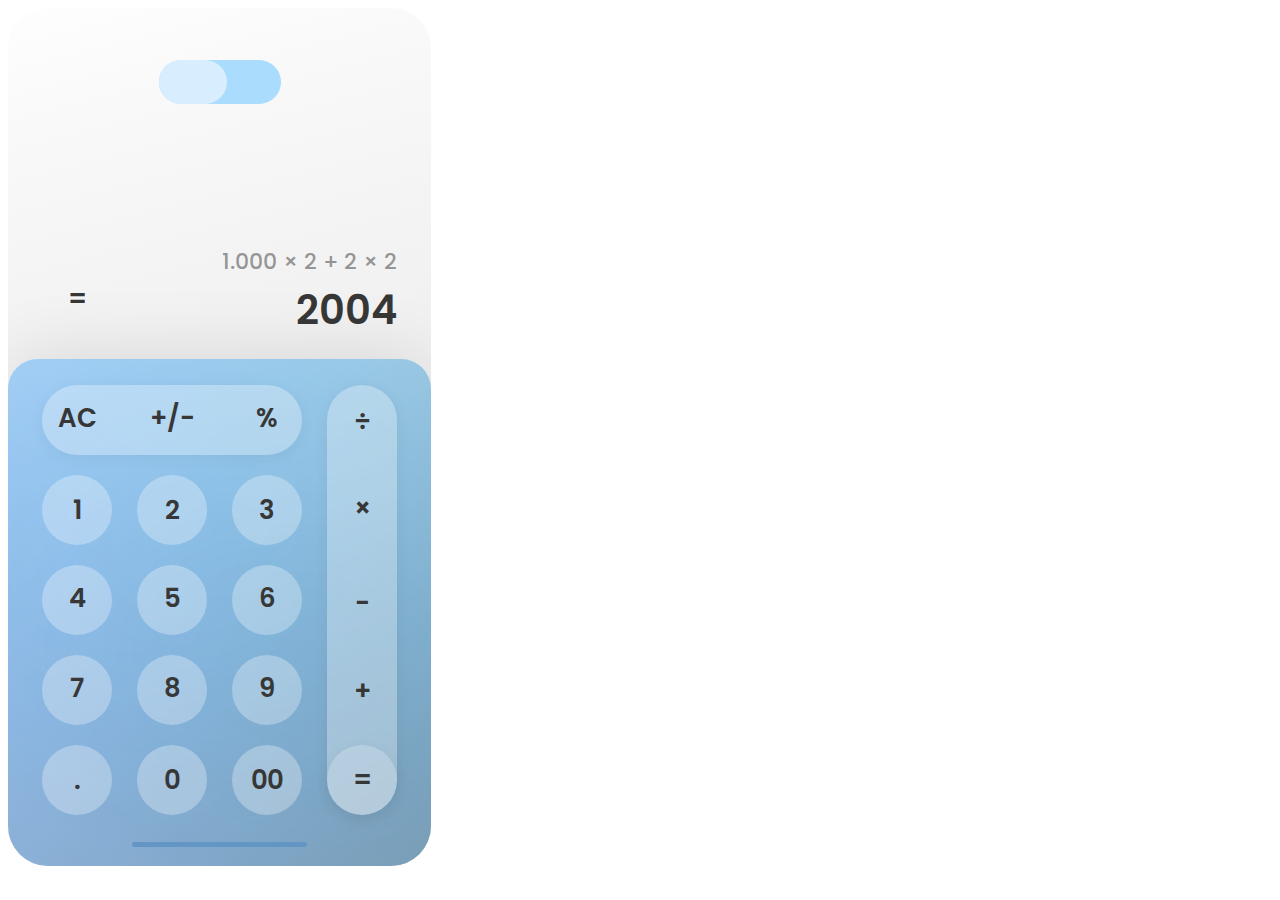
==== index.html @ bbb0e851 "v1" ====
<!DOCTYPE html>
<html lang="en">
<head>
    <meta charset="UTF-8">
    <meta name="viewport" content="width=device-width, initial-scale=1.0">
    <title>Document</title>
    <link rel="preconnect" href="https://fonts.googleapis.com">
    <link rel="preconnect" href="https://fonts.gstatic.com" crossorigin>
    <link href="https://fonts.googleapis.com/css2?family=Nunito:wght@200;300;400;500;600;700;800;900&family=Poppins:wght@100;200;300;400;500;600;700&display=swap" rel="stylesheet">
    <link rel="stylesheet" href="https://cdn.jsdelivr.net/npm/bootstrap-icons@1.10.2/font/bootstrap-icons.css" integrity="sha384-b6lVK+yci+bfDmaY1u0zE8YYJt0TZxLEAFyYSLHId4xoVvsrQu3INevFKo+Xir8e" crossorigin="anonymous">
    <link rel="stylesheet" href="index.js">
</head>
<body>
    <div style="width: 423px; height: 858px; position: relative; background: linear-gradient(166deg, #FEFEFE 0%, #F9F9F9 13%, #F3F3F3 33%, #E5E5E5 100%); border-radius: 40px; overflow: hidden">
        <div style="width: 30px; height: 30px; left: 359px; top: 59px; position: absolute">
          <div style="width: 24.43px; height: 25.20px; left: 2.78px; top: 2.40px; position: absolute; text-align: center; font-size:25px; cursor: pointer;"><i class="bi bi-arrow-clockwise"></i></div>
        </div>
        <div style="width: 70px; height: 70px; left: 34px; top: 272px; position: absolute; text-align: center; color: #373737; font-size: 26px; font-family: Poppins; font-weight: 600; word-wrap: break-word">=</div>
        <div style="width: 165px; height: 70px; left: 224px; top: 272px; position: absolute; text-align: right; color: #373737; font-size: 40px; font-family: Poppins; font-weight: 600; word-wrap: break-word">2004</div>
        <div style="width: 355px; height: 35px; left: 34px; top: 237px; position: absolute; text-align: right; color: rgba(55, 55, 55, 0.50); font-size: 22px; font-family: Poppins; font-weight: 500; word-wrap: break-word">1.000 × 2 + 2 × 2 </div>
        <div style="width: 423px; height: 507px; left: 0px; top: 351px; position: absolute">
          <div style="width: 423px; height: 507px; left: 0px; top: 0px; position: absolute; box-shadow: 0px -5px 70px rgba(0, 0, 0, 0.10); border-radius: 30px; overflow: hidden">
            <div style="width: 1277.09px; height: 862.29px; left: -628.35px; top: -58.02px; position: absolute; transform: rotate(-15deg); transform-origin: 0 0; background: linear-gradient(259deg, #9EE8FF 2%, #5ACEFF 28%, #79AFFF 65%, #2D5FDE 100%); box-shadow: 364px 364px 364px; filter: blur(364px)"></div>
            <div style="width: 423px; height: 537px; left: 0px; top: -23px; position: absolute; background: rgba(229.55, 245.84, 255, 0.20); box-shadow: 0px -5px 70px rgba(0, 0, 0, 0.10); border-radius: 30px"></div>
            <div style="width: 175px; height: 5px; left: 124px; top: 483px; position: absolute; background: #6396C5; border-radius: 25px"></div>
          </div>
          <div style="width: 70px; height: 430px; left: 319px; top: 26px; position: absolute; background: rgba(255, 255, 255, 0.30); box-shadow: 0px 3px 15px rgba(0, 0, 0, 0.05); border-radius: 40px"></div>
          <div style="width: 70px; height: 70px; left: 319px; top: 386px; position: absolute; background: rgba(255, 255, 255, 0.20); box-shadow: 0px 3px 15px rgba(0, 0, 0, 0.05); border-radius: 9999px"></div>
          <div style="width: 70px; height: 70px; left: 319px; top: 43px; position: absolute; text-align: center; color: #373737; font-size: 26px; font-family: Poppins; font-weight: 600; word-wrap: break-word; cursor: pointer;">÷</div>
          <div style="width: 260px; height: 70px; left: 34px; top: 26px; position: absolute; background: rgba(255, 255, 255, 0.30); box-shadow: 0px 3px 15px rgba(0, 0, 0, 0.05); border-radius: 40px"></div>
          <div style="width: 70px; height: 340px; left: 34px; top: 116px; position: absolute; box-shadow: 0px 0px 0px rgba(0, 0, 0, 0.05); flex-direction: column; justify-content: flex-start; align-items: flex-start; gap: 20px; display: inline-flex">
            <div style="width: 70px; height: 70px; background: rgba(255, 255, 255, 0.30); border-radius: 9999px"></div>
            <div style="width: 70px; height: 70px; background: rgba(255, 255, 255, 0.30); border-radius: 9999px"></div>
            <div style="width: 70px; height: 70px; background: rgba(255, 255, 255, 0.30); border-radius: 9999px"></div>
            <div style="width: 70px; height: 70px; background: rgba(255, 255, 255, 0.30); border-radius: 9999px"></div>
          </div>
          <div style="width: 70px; height: 340px; left: 129px; top: 116px; position: absolute; box-shadow: 0px 0px 0px rgba(0, 0, 0, 0.05); flex-direction: column; justify-content: flex-start; align-items: flex-start; gap: 20px; display: inline-flex">
            <div style="width: 70px; height: 70px; background: rgba(255, 255, 255, 0.30); border-radius: 9999px"></div>
            <div style="width: 70px; height: 70px; background: rgba(255, 255, 255, 0.30); border-radius: 9999px"></div>
            <div style="width: 70px; height: 70px; background: rgba(255, 255, 255, 0.30); border-radius: 9999px"></div>
            <div style="width: 70px; height: 70px; background: rgba(255, 255, 255, 0.30); border-radius: 9999px"></div>
          </div>
          <div style="width: 70px; height: 340px; left: 224px; top: 116px; position: absolute; box-shadow: 0px 0px 0px rgba(0, 0, 0, 0.05); flex-direction: column; justify-content: flex-start; align-items: flex-start; gap: 20px; display: inline-flex">
            <div style="width: 70px; height: 70px; background: rgba(255, 255, 255, 0.30); border-radius: 9999px"></div>
            <div style="width: 70px; height: 70px; background: rgba(255, 255, 255, 0.30); border-radius: 9999px"></div>
            <div style="width: 70px; height: 70px; background: rgba(255, 255, 255, 0.30); border-radius: 9999px"></div>
            <div style="width: 70px; height: 70px; background: rgba(255, 255, 255, 0.30); border-radius: 9999px"></div>
          </div>
          <div style="width: 70px; height: 70px; left: 34px; top: 402px; position: absolute; text-align: center; color: #373737; font-size: 26px; font-family: Poppins; font-weight: 600; word-wrap: break-word; cursor: pointer;">.</div>
          <div style="width: 70px; height: 70px; left: 129px; top: 402px; position: absolute; text-align: center; color: #373737; font-size: 26px; font-family: Poppins; font-weight: 600; word-wrap: break-word; cursor: pointer;">0</div>
          <div style="width: 70px; height: 70px; left: 224px; top: 402px; position: absolute; text-align: center; color: #373737; font-size: 26px; font-family: Poppins; font-weight: 600; word-wrap: break-word; cursor: pointer;">00</div>
          <div style="width: 70px; height: 70px; left: 319px; top: 402px; position: absolute; text-align: center; color: #373737; font-size: 26px; font-family: Poppins; font-weight: 600; word-wrap: break-word; cursor: pointer;">=</div>
          <div style="width: 70px; height: 70px; left: 319px; top: 313px; position: absolute; text-align: center; color: #373737; font-size: 26px; font-family: Poppins; font-weight: 600; word-wrap: break-word; cursor: pointer;">+</div>
          <div style="width: 70px; height: 70px; left: 319px; top: 225px; position: absolute; text-align: center; color: #373737; font-size: 26px; font-family: Poppins; font-weight: 600; word-wrap: break-word; cursor: pointer;">-</div>
          <div style="width: 70px; height: 70px; left: 319px; top: 130px; position: absolute; text-align: center; color: #373737; font-size: 26px; font-family: Poppins; font-weight: 600; word-wrap: break-word; cursor: pointer;">×</div>
          <div style="width: 70px; height: 70px; left: 34px; top: 310px; position: absolute; text-align: center; color: #373737; font-size: 26px; font-family: Poppins; font-weight: 600; word-wrap: break-word; cursor: pointer;">7</div>
          <div style="width: 70px; height: 70px; left: 129px; top: 310px; position: absolute; text-align: center; color: #373737; font-size: 26px; font-family: Poppins; font-weight: 600; word-wrap: break-word; cursor: pointer;">8</div>
          <div style="width: 70px; height: 70px; left: 224px; top: 310px; position: absolute; text-align: center; color: #373737; font-size: 26px; font-family: Poppins; font-weight: 600; word-wrap: break-word; cursor: pointer;">9</div>
          <div style="width: 70px; height: 70px; left: 34px; top: 220px; position: absolute; text-align: center; color: #373737; font-size: 26px; font-family: Poppins; font-weight: 600; word-wrap: break-word; cursor: pointer;">4</div>
          <div style="width: 70px; height: 70px; left: 129px; top: 220px; position: absolute; text-align: center; color: #373737; font-size: 26px; font-family: Poppins; font-weight: 600; word-wrap: break-word; cursor: pointer;">5</div>
          <div style="width: 70px; height: 70px; left: 224px; top: 220px; position: absolute; text-align: center; color: #373737; font-size: 26px; font-family: Poppins; font-weight: 600; word-wrap: break-word; cursor: pointer;">6</div>
          <div style="width: 70px; height: 70px; left: 34px; top: 132px; position: absolute; text-align: center; color: #373737; font-size: 26px; font-family: Poppins; font-weight: 600; word-wrap: break-word; cursor: pointer;">1</div>
          <div style="width: 70px; height: 70px; left: 129px; top: 132px; position: absolute; text-align: center; color: #373737; font-size: 26px; font-family: Poppins; font-weight: 600; word-wrap: break-word; cursor: pointer;">2</div>
          <div style="width: 70px; height: 70px; left: 224px; top: 132px; position: absolute; text-align: center; color: #373737; font-size: 26px; font-family: Poppins; font-weight: 600; word-wrap: break-word; cursor: pointer;">3</div>
          <div style="width: 70px; height: 70px; left: 34px; top: 40px; position: absolute; text-align: center; color: #373737; font-size: 26px; font-family: Poppins; font-weight: 600; word-wrap: break-word; cursor: pointer;">AC</div>
          <div style="width: 70px; height: 70px; left: 129px; top: 40px; position: absolute; text-align: center; color: #373737; font-size: 26px; font-family: Poppins; font-weight: 600; word-wrap: break-word; cursor: pointer;">+/-</div>
          <div style="width: 70px; height: 70px; left: 224px; top: 40px; position: absolute; text-align: center; color: #373737; font-size: 26px; font-family: Poppins; font-weight: 600; word-wrap: break-word; cursor: pointer;">%</div>
        </div>
        <div style="width: 122px; height: 44px; left: 151px; top: 52px; position: absolute">
          <div style="width: 122px; height: 44px; left: 0px; top: 0px; position: absolute; background: #A9DCFD; border-radius: 40px"></div>
          <div style="width: 68px; height: 44px; left: 0px; top: 0px; position: absolute; background: #D8EEFF; border-radius: 40px"></div>
          <div style="width: 29.74px; height: 29.74px; left: 75px; top: 7px; position: absolute">
            <div style="width: 24.39px; height: 24.40px; left: 2.29px; top: 2.29px; position: absolute; text-align: center; font-size: 25px; cursor: pointer; opacity: 0.3;"><i class="bi bi-moon 15px"></i></div>
          </div>
          <div style="width: 29.74px; height: 29.74px; left: 17px; top: 7px; position: absolute">
            <div style="width: 29.74px; height: 29.74px; left: 0px; top: 0px; position: absolute; text-align: center; font-size: 25px; cursor: pointer; opacity: 0.9;"><i class="bi bi-sun"></i></div>
          </div>
        </div>
      </div>
</body>
</html>
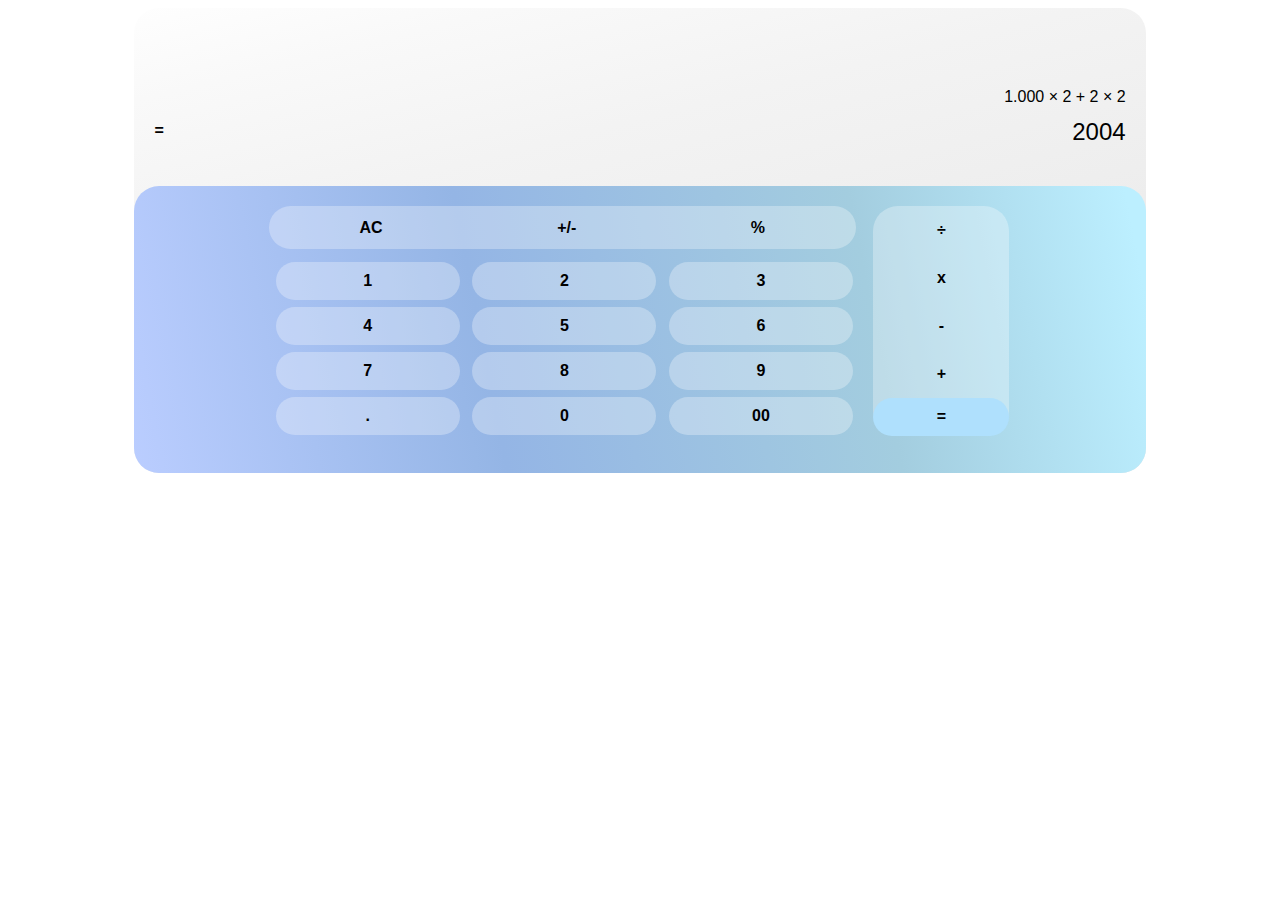
==== commit 4e1487fa: "v3" ====
--- a/index.html
+++ b/index.html
@@ -1,81 +1,78 @@
 <!DOCTYPE html>
 <html lang="en">
-<head>
-    <meta charset="UTF-8">
-    <meta name="viewport" content="width=device-width, initial-scale=1.0">
+  <head>
+    <meta charset="UTF-8" />
+    <meta name="viewport" content="width=device-width, initial-scale=1.0" />
     <title>Document</title>
-    <link rel="preconnect" href="https://fonts.googleapis.com">
-    <link rel="preconnect" href="https://fonts.gstatic.com" crossorigin>
-    <link href="https://fonts.googleapis.com/css2?family=Nunito:wght@200;300;400;500;600;700;800;900&family=Poppins:wght@100;200;300;400;500;600;700&display=swap" rel="stylesheet">
-    <link rel="stylesheet" href="https://cdn.jsdelivr.net/npm/bootstrap-icons@1.10.2/font/bootstrap-icons.css" integrity="sha384-b6lVK+yci+bfDmaY1u0zE8YYJt0TZxLEAFyYSLHId4xoVvsrQu3INevFKo+Xir8e" crossorigin="anonymous">
-    <link rel="stylesheet" href="index.js">
-</head>
-<body>
-    <div style="width: 423px; height: 858px; position: relative; background: linear-gradient(166deg, #FEFEFE 0%, #F9F9F9 13%, #F3F3F3 33%, #E5E5E5 100%); border-radius: 40px; overflow: hidden">
-        <div style="width: 30px; height: 30px; left: 359px; top: 59px; position: absolute">
-          <div style="width: 24.43px; height: 25.20px; left: 2.78px; top: 2.40px; position: absolute; text-align: center; font-size:25px; cursor: pointer;"><i class="bi bi-arrow-clockwise"></i></div>
-        </div>
-        <div style="width: 70px; height: 70px; left: 34px; top: 272px; position: absolute; text-align: center; color: #373737; font-size: 26px; font-family: Poppins; font-weight: 600; word-wrap: break-word">=</div>
-        <div style="width: 165px; height: 70px; left: 224px; top: 272px; position: absolute; text-align: right; color: #373737; font-size: 40px; font-family: Poppins; font-weight: 600; word-wrap: break-word">2004</div>
-        <div style="width: 355px; height: 35px; left: 34px; top: 237px; position: absolute; text-align: right; color: rgba(55, 55, 55, 0.50); font-size: 22px; font-family: Poppins; font-weight: 500; word-wrap: break-word">1.000 × 2 + 2 × 2 </div>
-        <div style="width: 423px; height: 507px; left: 0px; top: 351px; position: absolute">
-          <div style="width: 423px; height: 507px; left: 0px; top: 0px; position: absolute; box-shadow: 0px -5px 70px rgba(0, 0, 0, 0.10); border-radius: 30px; overflow: hidden">
-            <div style="width: 1277.09px; height: 862.29px; left: -628.35px; top: -58.02px; position: absolute; transform: rotate(-15deg); transform-origin: 0 0; background: linear-gradient(259deg, #9EE8FF 2%, #5ACEFF 28%, #79AFFF 65%, #2D5FDE 100%); box-shadow: 364px 364px 364px; filter: blur(364px)"></div>
-            <div style="width: 423px; height: 537px; left: 0px; top: -23px; position: absolute; background: rgba(229.55, 245.84, 255, 0.20); box-shadow: 0px -5px 70px rgba(0, 0, 0, 0.10); border-radius: 30px"></div>
-            <div style="width: 175px; height: 5px; left: 124px; top: 483px; position: absolute; background: #6396C5; border-radius: 25px"></div>
-          </div>
-          <div style="width: 70px; height: 430px; left: 319px; top: 26px; position: absolute; background: rgba(255, 255, 255, 0.30); box-shadow: 0px 3px 15px rgba(0, 0, 0, 0.05); border-radius: 40px"></div>
-          <div style="width: 70px; height: 70px; left: 319px; top: 386px; position: absolute; background: rgba(255, 255, 255, 0.20); box-shadow: 0px 3px 15px rgba(0, 0, 0, 0.05); border-radius: 9999px"></div>
-          <div style="width: 70px; height: 70px; left: 319px; top: 43px; position: absolute; text-align: center; color: #373737; font-size: 26px; font-family: Poppins; font-weight: 600; word-wrap: break-word; cursor: pointer;">÷</div>
-          <div style="width: 260px; height: 70px; left: 34px; top: 26px; position: absolute; background: rgba(255, 255, 255, 0.30); box-shadow: 0px 3px 15px rgba(0, 0, 0, 0.05); border-radius: 40px"></div>
-          <div style="width: 70px; height: 340px; left: 34px; top: 116px; position: absolute; box-shadow: 0px 0px 0px rgba(0, 0, 0, 0.05); flex-direction: column; justify-content: flex-start; align-items: flex-start; gap: 20px; display: inline-flex">
-            <div style="width: 70px; height: 70px; background: rgba(255, 255, 255, 0.30); border-radius: 9999px"></div>
-            <div style="width: 70px; height: 70px; background: rgba(255, 255, 255, 0.30); border-radius: 9999px"></div>
-            <div style="width: 70px; height: 70px; background: rgba(255, 255, 255, 0.30); border-radius: 9999px"></div>
-            <div style="width: 70px; height: 70px; background: rgba(255, 255, 255, 0.30); border-radius: 9999px"></div>
-          </div>
-          <div style="width: 70px; height: 340px; left: 129px; top: 116px; position: absolute; box-shadow: 0px 0px 0px rgba(0, 0, 0, 0.05); flex-direction: column; justify-content: flex-start; align-items: flex-start; gap: 20px; display: inline-flex">
-            <div style="width: 70px; height: 70px; background: rgba(255, 255, 255, 0.30); border-radius: 9999px"></div>
-            <div style="width: 70px; height: 70px; background: rgba(255, 255, 255, 0.30); border-radius: 9999px"></div>
-            <div style="width: 70px; height: 70px; background: rgba(255, 255, 255, 0.30); border-radius: 9999px"></div>
-            <div style="width: 70px; height: 70px; background: rgba(255, 255, 255, 0.30); border-radius: 9999px"></div>
-          </div>
-          <div style="width: 70px; height: 340px; left: 224px; top: 116px; position: absolute; box-shadow: 0px 0px 0px rgba(0, 0, 0, 0.05); flex-direction: column; justify-content: flex-start; align-items: flex-start; gap: 20px; display: inline-flex">
-            <div style="width: 70px; height: 70px; background: rgba(255, 255, 255, 0.30); border-radius: 9999px"></div>
-            <div style="width: 70px; height: 70px; background: rgba(255, 255, 255, 0.30); border-radius: 9999px"></div>
-            <div style="width: 70px; height: 70px; background: rgba(255, 255, 255, 0.30); border-radius: 9999px"></div>
-            <div style="width: 70px; height: 70px; background: rgba(255, 255, 255, 0.30); border-radius: 9999px"></div>
-          </div>
-          <div style="width: 70px; height: 70px; left: 34px; top: 402px; position: absolute; text-align: center; color: #373737; font-size: 26px; font-family: Poppins; font-weight: 600; word-wrap: break-word; cursor: pointer;">.</div>
-          <div style="width: 70px; height: 70px; left: 129px; top: 402px; position: absolute; text-align: center; color: #373737; font-size: 26px; font-family: Poppins; font-weight: 600; word-wrap: break-word; cursor: pointer;">0</div>
-          <div style="width: 70px; height: 70px; left: 224px; top: 402px; position: absolute; text-align: center; color: #373737; font-size: 26px; font-family: Poppins; font-weight: 600; word-wrap: break-word; cursor: pointer;">00</div>
-          <div style="width: 70px; height: 70px; left: 319px; top: 402px; position: absolute; text-align: center; color: #373737; font-size: 26px; font-family: Poppins; font-weight: 600; word-wrap: break-word; cursor: pointer;">=</div>
-          <div style="width: 70px; height: 70px; left: 319px; top: 313px; position: absolute; text-align: center; color: #373737; font-size: 26px; font-family: Poppins; font-weight: 600; word-wrap: break-word; cursor: pointer;">+</div>
-          <div style="width: 70px; height: 70px; left: 319px; top: 225px; position: absolute; text-align: center; color: #373737; font-size: 26px; font-family: Poppins; font-weight: 600; word-wrap: break-word; cursor: pointer;">-</div>
-          <div style="width: 70px; height: 70px; left: 319px; top: 130px; position: absolute; text-align: center; color: #373737; font-size: 26px; font-family: Poppins; font-weight: 600; word-wrap: break-word; cursor: pointer;">×</div>
-          <div style="width: 70px; height: 70px; left: 34px; top: 310px; position: absolute; text-align: center; color: #373737; font-size: 26px; font-family: Poppins; font-weight: 600; word-wrap: break-word; cursor: pointer;">7</div>
-          <div style="width: 70px; height: 70px; left: 129px; top: 310px; position: absolute; text-align: center; color: #373737; font-size: 26px; font-family: Poppins; font-weight: 600; word-wrap: break-word; cursor: pointer;">8</div>
-          <div style="width: 70px; height: 70px; left: 224px; top: 310px; position: absolute; text-align: center; color: #373737; font-size: 26px; font-family: Poppins; font-weight: 600; word-wrap: break-word; cursor: pointer;">9</div>
-          <div style="width: 70px; height: 70px; left: 34px; top: 220px; position: absolute; text-align: center; color: #373737; font-size: 26px; font-family: Poppins; font-weight: 600; word-wrap: break-word; cursor: pointer;">4</div>
-          <div style="width: 70px; height: 70px; left: 129px; top: 220px; position: absolute; text-align: center; color: #373737; font-size: 26px; font-family: Poppins; font-weight: 600; word-wrap: break-word; cursor: pointer;">5</div>
-          <div style="width: 70px; height: 70px; left: 224px; top: 220px; position: absolute; text-align: center; color: #373737; font-size: 26px; font-family: Poppins; font-weight: 600; word-wrap: break-word; cursor: pointer;">6</div>
-          <div style="width: 70px; height: 70px; left: 34px; top: 132px; position: absolute; text-align: center; color: #373737; font-size: 26px; font-family: Poppins; font-weight: 600; word-wrap: break-word; cursor: pointer;">1</div>
-          <div style="width: 70px; height: 70px; left: 129px; top: 132px; position: absolute; text-align: center; color: #373737; font-size: 26px; font-family: Poppins; font-weight: 600; word-wrap: break-word; cursor: pointer;">2</div>
-          <div style="width: 70px; height: 70px; left: 224px; top: 132px; position: absolute; text-align: center; color: #373737; font-size: 26px; font-family: Poppins; font-weight: 600; word-wrap: break-word; cursor: pointer;">3</div>
-          <div style="width: 70px; height: 70px; left: 34px; top: 40px; position: absolute; text-align: center; color: #373737; font-size: 26px; font-family: Poppins; font-weight: 600; word-wrap: break-word; cursor: pointer;">AC</div>
-          <div style="width: 70px; height: 70px; left: 129px; top: 40px; position: absolute; text-align: center; color: #373737; font-size: 26px; font-family: Poppins; font-weight: 600; word-wrap: break-word; cursor: pointer;">+/-</div>
-          <div style="width: 70px; height: 70px; left: 224px; top: 40px; position: absolute; text-align: center; color: #373737; font-size: 26px; font-family: Poppins; font-weight: 600; word-wrap: break-word; cursor: pointer;">%</div>
-        </div>
-        <div style="width: 122px; height: 44px; left: 151px; top: 52px; position: absolute">
-          <div style="width: 122px; height: 44px; left: 0px; top: 0px; position: absolute; background: #A9DCFD; border-radius: 40px"></div>
-          <div style="width: 68px; height: 44px; left: 0px; top: 0px; position: absolute; background: #D8EEFF; border-radius: 40px"></div>
-          <div style="width: 29.74px; height: 29.74px; left: 75px; top: 7px; position: absolute">
-            <div style="width: 24.39px; height: 24.40px; left: 2.29px; top: 2.29px; position: absolute; text-align: center; font-size: 25px; cursor: pointer; opacity: 0.3;"><i class="bi bi-moon 15px"></i></div>
-          </div>
-          <div style="width: 29.74px; height: 29.74px; left: 17px; top: 7px; position: absolute">
-            <div style="width: 29.74px; height: 29.74px; left: 0px; top: 0px; position: absolute; text-align: center; font-size: 25px; cursor: pointer; opacity: 0.9;"><i class="bi bi-sun"></i></div>
+    <link rel="preconnect" href="https://fonts.googleapis.com" />
+    <link rel="preconnect" href="https://fonts.gstatic.com" crossorigin />
+    <link
+      href="https://fonts.googleapis.com/css2?family=Nunito:wght@200;300;400;500;600;700;800;900&family=Poppins:wght@100;200;300;400;500;600;700&display=swap"
+      rel="stylesheet"
+    />
+    <link
+      rel="stylesheet"
+      href="https://cdn.jsdelivr.net/npm/bootstrap-icons@1.10.2/font/bootstrap-icons.css"
+      integrity="sha384-b6lVK+yci+bfDmaY1u0zE8YYJt0TZxLEAFyYSLHId4xoVvsrQu3INevFKo+Xir8e"
+      crossorigin="anonymous"
+    />
+    <link rel="stylesheet" href="style.css" />
+  </head>
+  <body>
+    <div class="calculator" id="calculator">
+      <div class="header">
+        <div class="night-show">
+          <div class="ustMode">
+            <div class="ustMode1"></div>
+            <div class="ustMode2"></div>
+            <div class="sunBtn" id="sunBtn">
+              <div class="sunBtn1"><i class="bi bi-sun"></i></div>
+            </div>
+            <div class="moonBtn" id="moonBtn">
+              <div class="moonBtn1"><i class="bi bi-moon 15px"></i></div>
+            </div>
           </div>
         </div>
+        <div class="settings" id="clockCuc">
+          <div class="clockCuc"><i class="bi bi-arrow-clockwise"></i></div>
+        </div>
       </div>
-</body>
-</html>+      <div class="result-are" id="result-are">
+        <div class="proccess" id="proccess">1.000 × 2 + 2 × 2</div>
+        <div class="result">
+          <div class="esit">=</div>
+          <div id="result">2004</div>
+        </div>
+      </div>
+      <div class="bottom-area" id="bottom-area">
+        <div class="first-row" id="first-row">
+          <div>AC</div>
+          <div>+/-</div>
+          <div>%</div>
+        </div>
+        <div class="bottom-row">
+          <div class="numberBox" id="num1">1</div>
+          <div class="numberBox" id="num2">2</div>
+          <div class="numberBox" id="num3">3</div>
+          <div class="numberBox" id="num4">4</div>
+          <div class="numberBox" id="num5">5</div>
+          <div class="numberBox" id="num6">6</div>
+          <div class="numberBox" id="num7">7</div>
+          <div class="numberBox" id="num8">8</div>
+          <div class="numberBox" id="num9">9</div>
+          <div class="numberBox" id="num10">.</div>
+          <div class="numberBox" id="num11">0</div>
+          <div class="numberBox" id="num12">00</div>
+        </div>
+        <div class="right-area" id="right-area">
+          <div>÷</div>
+          <div>x</div>
+          <div>-</div>
+          <div>+</div>
+          <div>=</div>
+        </div>
+      </div>
+    </div>
+    <script src="index.js"></script>
+  </body>
+</html>
--- a/style.css
+++ b/style.css
@@ -0,0 +1,299 @@
+.calculator {
+  font-family: Arial, sans-serif;
+  background: linear-gradient(
+    166deg,
+    #fefefe 0%,
+    #f9f9f9 13%,
+    #f3f3f3 33%,
+    #e5e5e5 100%
+  );
+  border-radius: 10px;
+  width: 80%;
+  margin: 0 auto;
+  border-radius: 25px;
+  -webkit-border-radius: 25px;
+  -moz-border-radius: 25px;
+  -ms-border-radius: 25px;
+  -o-border-radius: 25px;
+}
+
+.header {
+  display: flex;
+  padding: 20px;
+  align-items: center;
+  margin-bottom: 20px;
+}
+
+.night-show {
+  display: flex;
+  width: 90%;
+  justify-content: center;
+  align-items: center;
+  margin-left: 119px;
+  border-radius: 25px;
+  -webkit-border-radius: 25px;
+  -moz-border-radius: 25px;
+  -ms-border-radius: 25px;
+  -o-border-radius: 25px;
+}
+
+.moonBtn,
+.sunBtn {
+  cursor: pointer;
+  margin-right: 10px;
+}
+
+.settings {
+  cursor: pointer;
+  margin-left: 69px;
+}
+
+.result-are {
+  border-radius: 10px;
+  padding: 20px;
+  margin-bottom: 20px;
+}
+
+.proccess {
+  display: flex;
+  justify-content: end;
+  height: 20px;
+  margin-bottom: 10px;
+  text-align: right;
+}
+
+.result {
+  display: flex;
+  align-items: center;
+  justify-content: space-between;
+}
+
+.esit {
+  height: 20px;
+  width: 20px;
+  margin-right: 10px;
+  font-weight: bold;
+}
+
+#result {
+  font-size: 24px;
+}
+
+.bottom-area {
+  display: flex;
+  padding: 20px;
+  background: linear-gradient(259deg, #bcefff 2%, #a3cddf 28%, #94b5e5 65%, #bacdff 100%);
+  flex-direction: row;
+  flex-wrap: wrap;
+  align-items: center;
+  justify-content: center;
+  margin-top: 20px;
+  border-radius: 25px;
+  -webkit-border-radius: 25px;
+  -moz-border-radius: 25px;
+  -ms-border-radius: 25px;
+  -o-border-radius: 25px;
+  height: 247px;
+}
+
+.first-row,
+.bottom-row {
+  display: flex;
+  flex-wrap: wrap;
+  justify-content: space-between;
+  width: 60%;
+  font-weight: bold;
+  cursor: pointer;
+  gap: 7px;
+  margin-bottom: 10px;
+}
+.first-row {
+  width: 59%;
+  justify-content: space-around;
+  display: flex;
+  height: 29px;
+  align-items: center;
+  padding: 7px;
+  margin-right: 16%;
+  margin-bottom: -43px;
+  background: rgba(255, 255, 255, 0.3);
+  border-radius: 25px;
+  -webkit-border-radius: 25px;
+  -moz-border-radius: 25px;
+  -ms-border-radius: 25px;
+  -o-border-radius: 25px;
+}
+
+.numberBox {
+  width: calc(33.33% - 10px);
+  text-align: center;
+  padding: 10px 0;
+  margin: 5px;
+  cursor: pointer;
+  font-weight: bold;
+  background: rgba(255, 255, 255, 0.3);
+  border-radius: 25px;
+  height: 18px;
+  margin-right: auto;
+  margin-bottom: auto;
+  margin-top: auto;
+}
+
+.right-area {
+  width: 14%;
+  display: flex;
+  background: rgba(255, 255, 255, 0.3);
+  margin-left: 20px;
+  margin-bottom: 65px;
+  border-radius: 25px;
+  flex-direction: column;
+  font-weight: bold;
+  -webkit-border-radius: 25px;
+  -moz-border-radius: 25px;
+  -ms-border-radius: 25px;
+  -o-border-radius: 25px;
+}
+
+.right-area div {
+  text-align: center;
+  padding: 10px 0;
+  margin: 5px;
+  border-radius: 5px;
+  cursor: pointer;
+}
+
+.right-area div:last-child {
+  background-color: rgb(175, 224, 253);
+  margin: 0;
+  border-radius: 25px;
+  -webkit-border-radius: 25px;
+  -moz-border-radius: 25px;
+  -ms-border-radius: 25px;
+  -o-border-radius: 25px;
+}
+.ustMode {
+  display: flex;
+}
+.moonBtn {
+  background-color: rgb(216, 238, 255);
+  width: 35px;
+  opacity: 0.5;
+  text-align: center;
+  margin: 0;
+  padding: 0;
+  border-radius: 25px;
+  -webkit-border-radius: 25px;
+  -moz-border-radius: 25px;
+  -ms-border-radius: 25px;
+  -o-border-radius: 25px;
+}
+.sunBtn {
+  background-color: rgb(169, 220, 253);
+  width: 35px;
+  opacity: 0.9;
+  text-align: center;
+  margin: 0;
+  padding: 0;
+  border-radius: 25px;
+  -webkit-border-radius: 25px;
+  -moz-border-radius: 25px;
+  -ms-border-radius: 25px;
+  -o-border-radius: 25px;
+}
+
+/* DARKMODE */
+
+.sunBtnDark {
+  background-color: rgb(27,106,156);
+}
+.moonBtnDark { 
+  color: white;
+  background: #003661;
+}
+.calculatorDarKmode { 
+    background: rgb(27,29,32);
+}
+.numberBoxDark {
+    background: rgb(18,53,77);
+    color: white;
+  
+}
+.result-areDark { 
+    color: white;
+}
+.bottomAreaDark {
+    background: rgba(0, 34, 53, 0.712);
+}
+.proccessDark {
+  color:grey;
+}
+.right-areaDark {
+  background: rgb(18,53,77);
+  color: white;
+
+}
+.first-rowDark {
+  background: rgb(18,53,77);
+  color: white;
+}
+.right-areaDark div:last-child {
+  background-color: rgb(10,31,47);
+}
+
+.clockCucWhite {
+  color: white;
+}
+
+/* LİGHTMODE */
+
+.sunBtnLight {
+  background-color: rgb(169, 220, 253);
+}
+.moonBtnLight { 
+  color:black;
+  background-color: rgb(216, 238, 255);
+}
+.calculatorLightMode { 
+  background: linear-gradient(
+    166deg,
+    #fefefe 0%,
+    #f9f9f9 13%,
+    #f3f3f3 33%,
+    #e5e5e5 100%
+  );
+}
+.numberBoxLight {
+    background: rgba(255, 255, 255, 0.3);
+    color:black;
+  
+}
+.result-areLight { 
+    color:black;
+}
+.bottomAreaLight {
+  background: linear-gradient(259deg, #bcefff 2%, #a3cddf 28%, #94b5e5 65%, #bacdff 100%);
+}
+.proccessLight {
+  color:grey;
+}
+.right-areaLight {
+  background: rgba(255, 255, 255, 0.3);
+  color:black;
+
+}
+.first-rowLight {
+  background: rgba(255, 255, 255, 0.3);
+  color:black;
+}
+.right-areaLight div:last-child {
+  background-color: rgb(175, 224, 253);
+}
+
+.clockCucBlack {
+  color:black;
+}
+
+
+
+
+
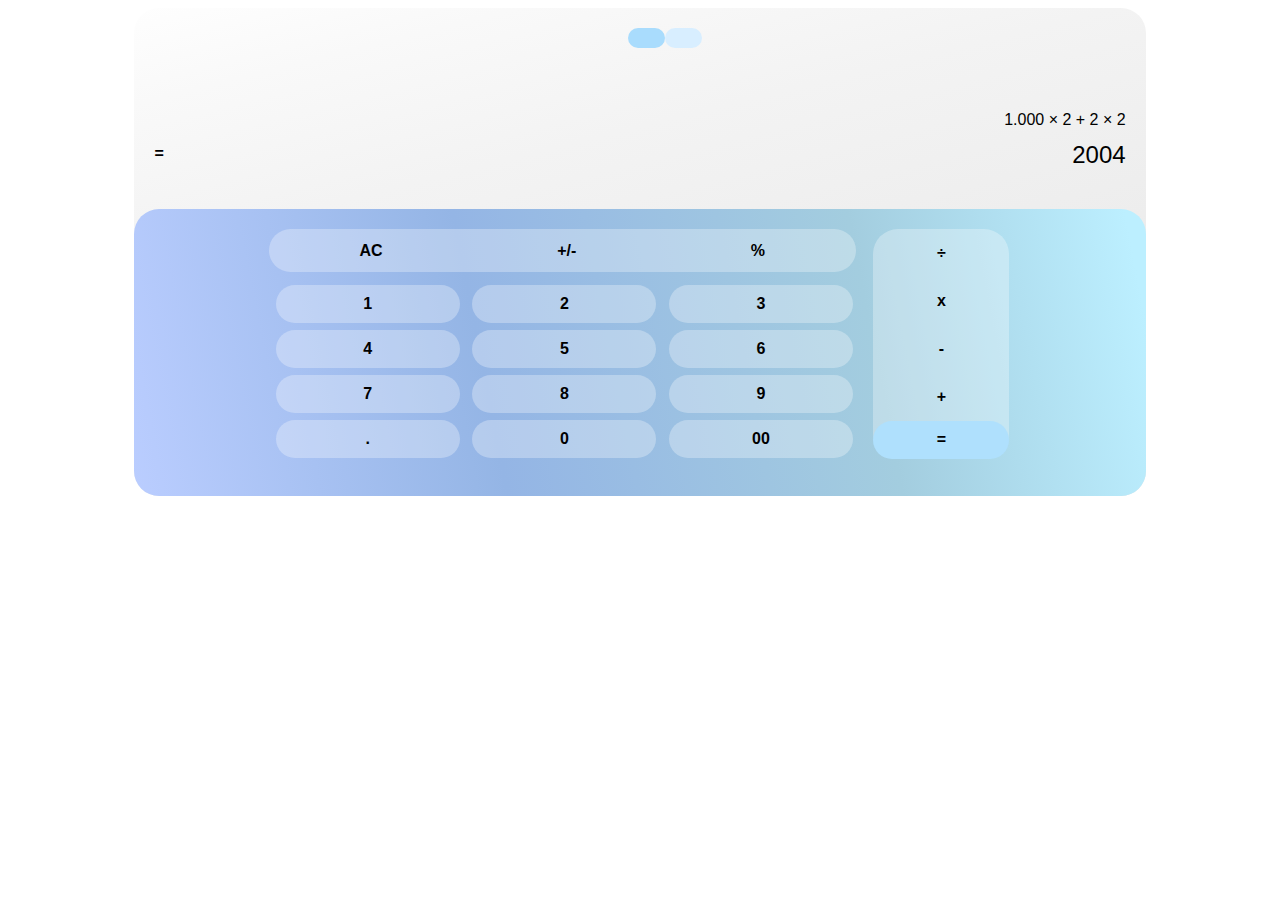
==== commit c10b4501: "v4" ====
--- a/index.html
+++ b/index.html
@@ -25,11 +25,11 @@
           <div class="ustMode">
             <div class="ustMode1"></div>
             <div class="ustMode2"></div>
-            <div class="sunBtn" id="sunBtn">
-              <div class="sunBtn1"><i class="bi bi-sun"></i></div>
+            <div id="sunBtn">
+              <button  class="sunButton1" id="sunButton"><i class="bi bi-sun"></i></button>
             </div>
-            <div class="moonBtn" id="moonBtn">
-              <div class="moonBtn1"><i class="bi bi-moon 15px"></i></div>
+            <div id="moonBtn">
+              <button class="moonButton1"  id="moonButton"><i class="bi bi-moon"></i></button>
             </div>
           </div>
         </div>
@@ -46,7 +46,7 @@
       </div>
       <div class="bottom-area" id="bottom-area">
         <div class="first-row" id="first-row">
-          <div>AC</div>
+          <div id="clearBtn">AC</div>
           <div>+/-</div>
           <div>%</div>
         </div>
--- a/style.css
+++ b/style.css
@@ -174,42 +174,44 @@
 .ustMode {
   display: flex;
 }
-.moonBtn {
+
+
+.moonButton1 {
   background-color: rgb(216, 238, 255);
-  width: 35px;
-  opacity: 0.5;
-  text-align: center;
-  margin: 0;
-  padding: 0;
-  border-radius: 25px;
-  -webkit-border-radius: 25px;
-  -moz-border-radius: 25px;
-  -ms-border-radius: 25px;
-  -o-border-radius: 25px;
-}
-.sunBtn {
-  background-color: rgb(169, 220, 253);
-  width: 35px;
-  opacity: 0.9;
-  text-align: center;
-  margin: 0;
-  padding: 0;
-  border-radius: 25px;
-  -webkit-border-radius: 25px;
-  -moz-border-radius: 25px;
-  -ms-border-radius: 25px;
-  -o-border-radius: 25px;
-}
+    border: none;
+    border-radius: 25px;
+    width: 37px;
+    height: 20px;
+    
+}
+.sunButton1{
+    border: none;
+    border-radius: 25px;
+    width: 37px;
+    height: 20px;
+    background-color: rgb(169, 220, 253);
+}
+
 
 /* DARKMODE */
 
 .sunBtnDark {
   background-color: rgb(27,106,156);
 }
-.moonBtnDark { 
+
+.moonBtnDark {
+  width: 35px;
+  height: 20px;
+  border-radius: 25px;
+  border: none;
   color: white;
   background: #003661;
-}
+  -webkit-border-radius: 25px;
+  -moz-border-radius: 25px;
+  -ms-border-radius: 25px;
+  -o-border-radius: 25px;
+}
+
 .calculatorDarKmode { 
     background: rgb(27,29,32);
 }
@@ -251,7 +253,7 @@
 }
 .moonBtnLight { 
   color:black;
-  background-color: rgb(216, 238, 255);
+  
 }
 .calculatorLightMode { 
   background: linear-gradient(
